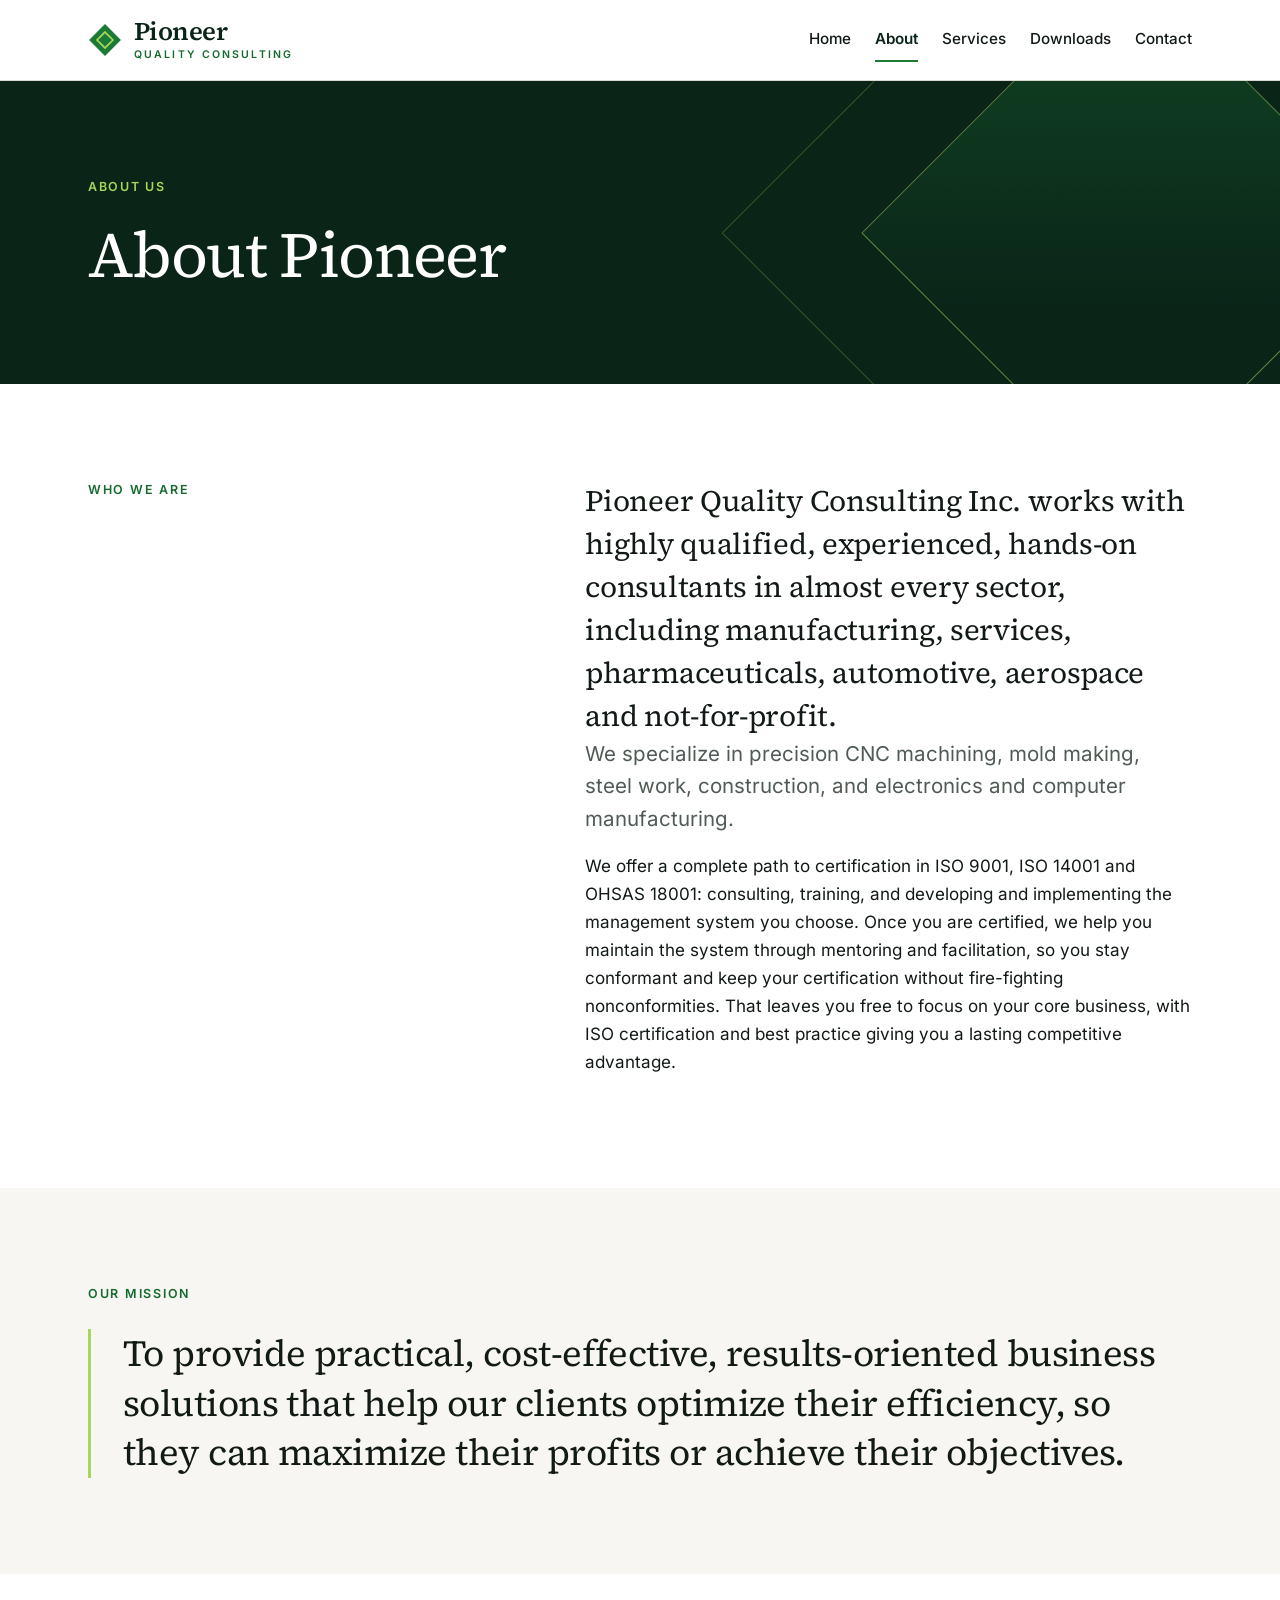
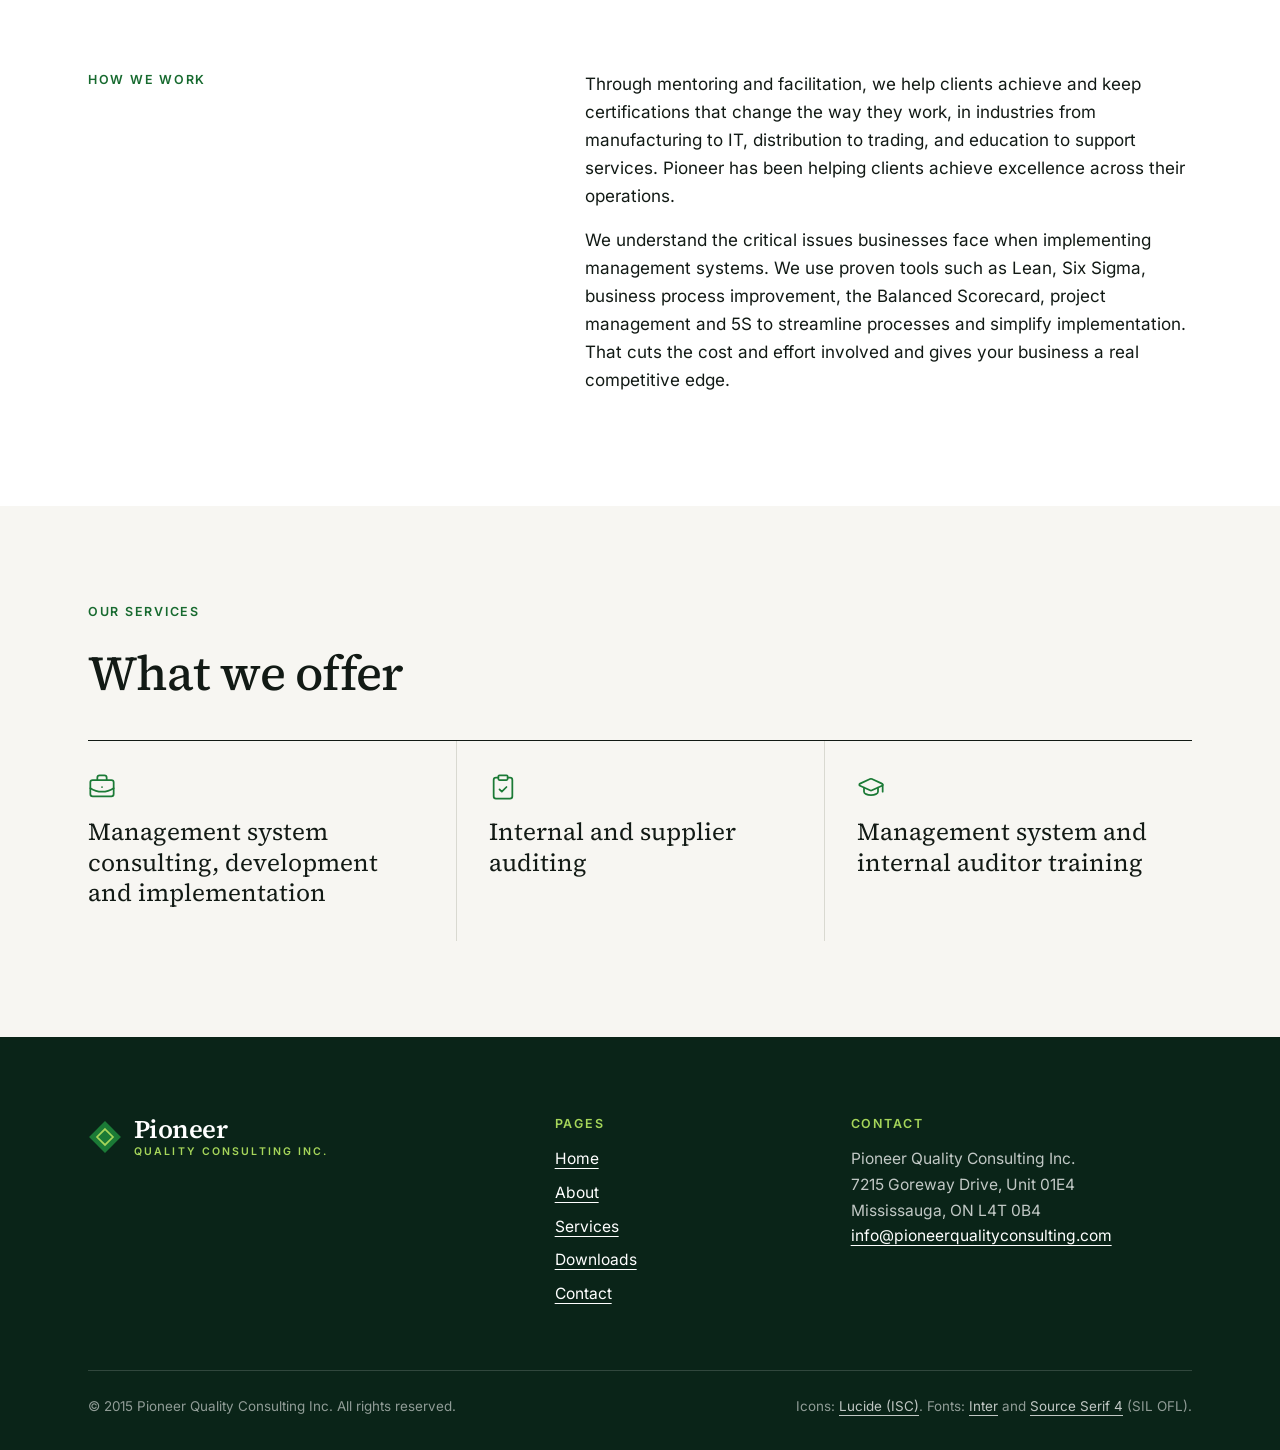
==== about-us/index.html @ 40c7e0ee "Pioneer Quality Consulting: static preview Hand-written HTML and one stylesheet; no JavaScript or ex" ====
<!DOCTYPE html>
<html lang="en-CA">
<head>
  <meta charset="utf-8">
  <meta name="viewport" content="width=device-width, initial-scale=1">
  <meta http-equiv="Content-Security-Policy" content="default-src 'none'; style-src 'self'; img-src 'self'; font-src 'self'; base-uri 'none'; form-action 'none'; object-src 'none'">
  <meta name="referrer" content="no-referrer">
  <meta name="robots" content="noindex,nofollow">
  <title>About us | Pioneer Quality Consulting</title>
  <link rel="icon" href="../assets/favicon.ico">
  <link rel="preload" href="../assets/fonts/source-serif-4-latin-wght-normal.woff2" as="font" type="font/woff2" crossorigin>
  <link rel="preload" href="../assets/fonts/inter-latin-wght-normal.woff2" as="font" type="font/woff2" crossorigin>
  <link rel="stylesheet" href="../assets/site.css">
</head>
<body>
  <a class="skip-link" href="#main">Skip to content</a>
  <header class="site-header">
    <div class="wrap">
      <a class="brand" href="../index.html" aria-label="Pioneer Quality Consulting, home">
        <svg viewBox="0 0 32 32" aria-hidden="true" focusable="false"><path d="M16 1 31 16 16 31 1 16Z" fill="#1b7a36"/><path d="M16 8.5 23.5 16 16 23.5 8.5 16Z" fill="none" stroke="#a6d65a" stroke-width="1.6"/></svg>
        <span class="brand-name"><b>Pioneer</b><small>Quality Consulting</small></span>
      </a>
      <nav class="site-nav" aria-label="Main">
        <ul>
          <li><a href="../index.html">Home</a></li>
          <li><a href="../about-us/index.html" aria-current="page">About</a></li>
          <li><a href="../services/index.html">Services</a></li>
          <li><a href="../downloads/index.html">Downloads</a></li>
          <li><a href="../contact-us/index.html">Contact</a></li>
        </ul>
      </nav>
    </div>
  </header>
  <main id="main">
    <section class="hero page">
      <div class="wrap">
        <p class="label">About us</p>
        <h1>About Pioneer</h1>
      </div>
    </section>

    <section class="section white">
      <div class="wrap split">
        <div>
          <p class="label">Who we are</p>
        </div>
        <div class="prose">
          <p class="statement">Pioneer Quality Consulting Inc. works with highly qualified, experienced, hands-on consultants in almost every sector, including manufacturing, services, pharmaceuticals, automotive, aerospace and not-for-profit.</p>
          <p class="lead">We specialize in precision CNC machining, mold making, steel work, construction, and electronics and computer manufacturing.</p>
          <p>We offer a complete path to certification in ISO 9001, ISO 14001 and OHSAS 18001: consulting, training, and developing and implementing the management system you choose. Once you are certified, we help you maintain the system through mentoring and facilitation, so you stay conformant and keep your certification without fire-fighting nonconformities. That leaves you free to focus on your core business, with ISO certification and best practice giving you a lasting competitive advantage.</p>
        </div>
      </div>
    </section>

    <section class="section">
      <div class="wrap">
        <p class="label">Our mission</p>
        <p class="mission">To provide practical, cost-effective, results-oriented business solutions that help our clients optimize their efficiency, so they can maximize their profits or achieve their objectives.</p>
      </div>
    </section>

    <section class="section white">
      <div class="wrap split">
        <div>
          <p class="label">How we work</p>
        </div>
        <div class="prose">
          <p>Through mentoring and facilitation, we help clients achieve and keep certifications that change the way they work, in industries from manufacturing to IT, distribution to trading, and education to support services. Pioneer has been helping clients achieve excellence across their operations.</p>
          <p>We understand the critical issues businesses face when implementing management systems. We use proven tools such as Lean, Six Sigma, business process improvement, the Balanced Scorecard, project management and 5S to streamline processes and simplify implementation. That cuts the cost and effort involved and gives your business a real competitive edge.</p>
        </div>
      </div>
    </section>

    <section class="section">
      <div class="wrap">
        <p class="label">Our services</p>
        <h2>What we offer</h2>
        <ul class="offers">
          <li><svg class="icon" viewBox="0 0 24 24" fill="none" stroke="currentColor" stroke-width="2" stroke-linecap="round" stroke-linejoin="round" aria-hidden="true" focusable="false"><path d="M12 12h.01" /><path d="M16 6V4a2 2 0 0 0-2-2h-4a2 2 0 0 0-2 2v2" /><path d="M22 13a18.15 18.15 0 0 1-20 0" /><rect width="20" height="14" x="2" y="6" rx="2" /></svg>Management system consulting, development and implementation</li>
          <li><svg class="icon" viewBox="0 0 24 24" fill="none" stroke="currentColor" stroke-width="2" stroke-linecap="round" stroke-linejoin="round" aria-hidden="true" focusable="false"><rect width="8" height="4" x="8" y="2" rx="1" ry="1" /><path d="M16 4h2a2 2 0 0 1 2 2v14a2 2 0 0 1-2 2H6a2 2 0 0 1-2-2V6a2 2 0 0 1 2-2h2" /><path d="m9 14 2 2 4-4" /></svg>Internal and supplier auditing</li>
          <li><svg class="icon" viewBox="0 0 24 24" fill="none" stroke="currentColor" stroke-width="2" stroke-linecap="round" stroke-linejoin="round" aria-hidden="true" focusable="false"><path d="M21.42 10.922a1 1 0 0 0-.019-1.838L12.83 5.18a2 2 0 0 0-1.66 0L2.6 9.08a1 1 0 0 0 0 1.832l8.57 3.908a2 2 0 0 0 1.66 0z" /><path d="M22 10v6" /><path d="M6 12.5V16a6 3 0 0 0 12 0v-3.5" /></svg>Management system and internal auditor training</li>
        </ul>
      </div>
    </section>
  </main>
  <footer class="site-footer">
    <div class="wrap">
      <div class="footer-grid">
        <div>
          <span class="brand footer-brand"><svg viewBox="0 0 32 32" aria-hidden="true" focusable="false"><path d="M16 1 31 16 16 31 1 16Z" fill="#1b7a36"/><path d="M16 8.5 23.5 16 16 23.5 8.5 16Z" fill="none" stroke="#a6d65a" stroke-width="1.6"/></svg><span class="brand-name"><b>Pioneer</b><small>Quality Consulting Inc.</small></span></span>
        </div>
        <nav aria-label="Footer">
          <h2>Pages</h2>
          <ul>
            <li><a href="../index.html">Home</a></li>
            <li><a href="../about-us/index.html">About</a></li>
            <li><a href="../services/index.html">Services</a></li>
            <li><a href="../downloads/index.html">Downloads</a></li>
            <li><a href="../contact-us/index.html">Contact</a></li>
          </ul>
        </nav>
        <div>
          <h2>Contact</h2>
          <address>
            Pioneer Quality Consulting Inc.<br>
            7215 Goreway Drive, Unit 01E4<br>
            Mississauga, ON L4T 0B4<br>
            <a href="mailto:info@pioneerqualityconsulting.com">info@pioneerqualityconsulting.com</a>
          </address>
        </div>
      </div>
      <div class="legal">
        <p>&copy; 2015 Pioneer Quality Consulting Inc. All rights reserved.</p>
        <p>Icons: <a href="../assets/licenses/lucide-ISC.txt">Lucide (ISC)</a>. Fonts: <a href="../assets/licenses/inter-OFL.txt">Inter</a> and <a href="../assets/licenses/source-serif-4-OFL.txt">Source Serif 4</a> (SIL OFL).</p>
      </div>
    </div>
  </footer>
</body>
</html>
---- assets/site.css ----
/* Pioneer Quality Consulting: site stylesheet.
   Self-hosted open-licence fonts (SIL OFL 1.1), Lucide icons (ISC) inlined as SVG.
   No scripts, no inline styles, no external requests (see CSP in each page).
   Spacing and type tokens follow an 8px scale in the style of IBM Carbon. */

@font-face {
  font-family: 'Source Serif 4';
  src: url('fonts/source-serif-4-latin-wght-normal.woff2') format('woff2');
  font-weight: 200 900;
  font-style: normal;
  font-display: swap;
}

@font-face {
  font-family: 'Source Serif 4';
  src: url('fonts/source-serif-4-latin-wght-italic.woff2') format('woff2');
  font-weight: 200 900;
  font-style: italic;
  font-display: swap;
}

@font-face {
  font-family: 'Inter';
  src: url('fonts/inter-latin-wght-normal.woff2') format('woff2');
  font-weight: 100 900;
  font-style: normal;
  font-display: swap;
}

:root {
  /* colour */
  --ink: #0a2418;
  --ink-2: #0f3022;
  --green: #1b7a36;
  --green-text: #176a2f;
  --lime: #a6d65a;
  --paper: #f7f6f2;
  --white: #ffffff;
  --text: #121a15;
  --muted: #4f5b54;
  --line: #d9d9d1;
  --line-dark: rgba(255, 255, 255, 0.16);

  /* spacing scale (8px base) */
  --s-02: 4px;
  --s-03: 8px;
  --s-04: 12px;
  --s-05: 16px;
  --s-06: 24px;
  --s-07: 32px;
  --s-08: 40px;
  --s-09: 48px;
  --s-10: 64px;
  --s-11: 80px;
  --s-12: 96px;
  --s-13: 160px;

  /* type */
  --serif: 'Source Serif 4', 'Iowan Old Style', Georgia, serif;
  --sans: 'Inter', ui-sans-serif, system-ui, -apple-system, 'Segoe UI', Roboto, Arial, sans-serif;
  --display: clamp(2.6rem, 6.2vw, 5rem);
  --h2: clamp(2rem, 3.8vw, 3.1rem);
  --h3: clamp(1.3rem, 1.9vw, 1.6rem);
  --lead: clamp(1.15rem, 1.6vw, 1.35rem);

  --max: 1200px;
  --gutter: clamp(16px, 4.5vw, 48px);
}

*,
*::before,
*::after {
  box-sizing: border-box;
}

html {
  -webkit-text-size-adjust: 100%;
}

body {
  margin: 0;
  background: var(--paper);
  color: var(--text);
  font-family: var(--sans);
  font-size: 1.0625rem;
  line-height: 1.65;
  font-feature-settings: 'ss01', 'cv11';
  text-rendering: optimizeLegibility;
}

img {
  display: block;
  max-width: 100%;
  height: auto;
}

a {
  color: var(--green-text);
  text-decoration-thickness: 1px;
  text-underline-offset: 4px;
}

a:hover {
  color: var(--ink);
}

:focus-visible {
  outline: 3px solid var(--green);
  outline-offset: 3px;
}

h1,
h2,
h3 {
  margin: 0 0 var(--s-05);
  font-family: var(--serif);
  font-weight: 500;
  line-height: 1.1;
  letter-spacing: -0.015em;
}

h2 {
  font-size: var(--h2);
}

h3 {
  font-size: var(--h3);
  line-height: 1.2;
}

p {
  margin: 0 0 var(--s-05);
}

.icon {
  width: 28px;
  height: 28px;
  flex: none;
  stroke-width: 1.5;
}

.icon.small {
  width: 18px;
  height: 18px;
  stroke-width: 2;
}

.wrap {
  width: 100%;
  max-width: var(--max);
  margin: 0 auto;
  padding: 0 var(--gutter);
}

.skip-link {
  position: absolute;
  left: var(--s-04);
  top: -80px;
  z-index: 10;
  padding: var(--s-04) var(--s-05);
  background: var(--ink);
  color: var(--white);
}

.skip-link:focus {
  top: var(--s-04);
  color: var(--white);
}

.label {
  display: block;
  margin: 0 0 var(--s-06);
  font-family: var(--sans);
  font-size: 0.78rem;
  font-weight: 600;
  letter-spacing: 0.14em;
  text-transform: uppercase;
  color: var(--green-text);
}

.lead {
  font-size: var(--lead);
  line-height: 1.6;
  color: var(--muted);
}

.prose {
  max-width: 68ch;
}

/* ---------------------------------------------------------------- header */

.site-header {
  background: var(--white);
  border-bottom: 1px solid var(--line);
}

.site-header .wrap {
  display: flex;
  flex-wrap: wrap;
  align-items: center;
  justify-content: space-between;
  gap: var(--s-04) var(--s-07);
  min-height: 80px;
  padding-top: var(--s-04);
  padding-bottom: var(--s-04);
}

.brand {
  display: flex;
  align-items: center;
  gap: var(--s-04);
  color: var(--ink);
  text-decoration: none;
}

.brand svg {
  width: 34px;
  height: 34px;
  flex: none;
}

.brand-name {
  display: flex;
  flex-direction: column;
  line-height: 1;
}

.brand-name b {
  font-family: var(--serif);
  font-size: 1.6rem;
  font-weight: 600;
  letter-spacing: -0.02em;
}

.brand-name small {
  margin-top: 5px;
  font-size: 0.66rem;
  font-weight: 600;
  letter-spacing: 0.2em;
  text-transform: uppercase;
  color: var(--green-text);
}

.site-nav ul {
  display: flex;
  flex-wrap: wrap;
  gap: var(--s-02) var(--s-06);
  margin: 0;
  padding: 0;
  list-style: none;
}

.site-nav a {
  display: block;
  padding: var(--s-03) 0;
  border-bottom: 2px solid transparent;
  color: var(--text);
  font-size: 0.95rem;
  font-weight: 500;
  text-decoration: none;
}

.site-nav a:hover {
  border-bottom-color: var(--line);
}

.site-nav a[aria-current='page'] {
  border-bottom-color: var(--green);
  color: var(--ink);
  font-weight: 600;
}

@media (max-width: 680px) {
  .site-header .wrap {
    justify-content: center;
  }

  .site-nav ul {
    justify-content: center;
    gap: var(--s-02) var(--s-05);
  }
}

/* ------------------------------------------------------------------ hero */
.hero {
  position: relative;
  overflow: hidden;
  isolation: isolate;
  background: var(--ink);
  color: var(--white);
  padding: var(--s-13) 0 var(--s-12);
}

/* Fine diamond linework echoing the logo mark. */
.hero::before,
.hero::after {
  content: '';
  position: absolute;
  z-index: -1;
  border: 1px solid rgba(166, 214, 90, 0.28);
  transform: rotate(45deg);
}

.hero::before {
  width: min(56vw, 620px);
  aspect-ratio: 1;
  right: max(-16vw, -190px);
  top: 50%;
  margin-top: calc(min(56vw, 620px) / -2);
}

.hero::after {
  width: min(34vw, 380px);
  aspect-ratio: 1;
  right: max(-4vw, -40px);
  top: 50%;
  margin-top: calc(min(34vw, 380px) / -2);
  border-color: rgba(166, 214, 90, 0.5);
  background: linear-gradient(135deg, rgba(27, 122, 54, 0.4), transparent 65%);
}

.hero .label {
  color: var(--lime);
}

.hero h1 {
  max-width: 15ch;
  margin-bottom: var(--s-07);
  font-size: var(--display);
  font-weight: 400;
  line-height: 1.04;
  letter-spacing: -0.025em;
}

.hero .lead {
  max-width: 52ch;
  color: rgba(255, 255, 255, 0.78);
}

.standards {
  display: flex;
  flex-wrap: wrap;
  gap: var(--s-03) var(--s-06);
  margin: var(--s-08) 0 var(--s-09);
  padding: 0;
  list-style: none;
  font-size: 0.92rem;
  color: rgba(255, 255, 255, 0.85);
}

.standards li {
  display: flex;
  align-items: center;
  gap: var(--s-03);
}

.standards .icon {
  color: var(--lime);
}

.actions {
  display: flex;
  flex-wrap: wrap;
  gap: var(--s-04);
}

.button {
  display: inline-flex;
  align-items: center;
  gap: var(--s-03);
  padding: var(--s-05) var(--s-06);
  background: var(--lime);
  color: var(--ink);
  font-weight: 600;
  text-decoration: none;
}

.button:hover {
  background: var(--white);
  color: var(--ink);
}

.button.ghost {
  background: transparent;
  box-shadow: inset 0 0 0 1px rgba(255, 255, 255, 0.5);
  color: var(--white);
}

.button.ghost:hover {
  background: var(--white);
  color: var(--ink);
}

.hero.page {
  padding: var(--s-12) 0 var(--s-11);
}

.hero.page h1 {
  max-width: 18ch;
  margin-bottom: var(--s-05);
  font-size: clamp(2.4rem, 5vw, 4rem);
}

.hero.page .lead {
  margin: 0;
}

/* --------------------------------------------------------------- sections */
.section {
  padding: var(--s-12) 0;
}

.section.white {
  background: var(--white);
}

.section.dark {
  background: var(--ink-2);
  color: var(--white);
}

.section.dark .label {
  color: var(--lime);
}

.section.dark .lead {
  color: rgba(255, 255, 255, 0.75);
}

.section.tight {
  padding-top: 0;
}

@media (max-width: 680px) {
  .section {
    padding: var(--s-10) 0;
  }

  .hero {
    padding: var(--s-11) 0 var(--s-10);
  }

  .hero.page {
    padding: var(--s-10) 0 var(--s-09);
  }
}

.split {
  display: grid;
  grid-template-columns: 5fr 7fr;
  gap: var(--s-10);
  align-items: start;
}

@media (max-width: 860px) {
  .split {
    grid-template-columns: 1fr;
    gap: var(--s-06);
  }
}

.statement {
  margin: 0;
  font-family: var(--serif);
  font-size: clamp(1.35rem, 2.4vw, 1.85rem);
  font-weight: 400;
  line-height: 1.45;
  letter-spacing: -0.01em;
}

/* ---------------------------------------------------------------- pillars */
.pillars {
  display: grid;
  grid-template-columns: repeat(auto-fit, minmax(270px, 1fr));
  border-top: 1px solid var(--text);
}

.pillar {
  display: flex;
  flex-direction: column;
  padding: var(--s-08) var(--s-07) var(--s-08) 0;
}

.pillar + .pillar {
  padding-left: var(--s-07);
  border-left: 1px solid var(--line);
}

@media (max-width: 880px) {
  .pillar,
  .pillar + .pillar {
    padding: var(--s-07) 0;
    border-left: 0;
    border-bottom: 1px solid var(--line);
  }
}

.pillar > .icon {
  margin-bottom: var(--s-06);
  color: var(--green);
}

.pillar p {
  flex: 1;
  color: var(--muted);
}

.more {
  display: inline-flex;
  align-items: center;
  gap: var(--s-03);
  align-self: flex-start;
  margin-top: var(--s-04);
  color: var(--ink);
  font-weight: 600;
  text-decoration: none;
}

.more:hover {
  color: var(--green-text);
}

.more:hover .icon {
  transform: translateX(3px);
}

.more .icon {
  transition: transform 0.15s ease;
}

@media (prefers-reduced-motion: reduce) {
  .more .icon {
    transition: none;
  }
}

/* --------------------------------------------------------------- leadership */
.duties {
  display: grid;
  grid-template-columns: repeat(auto-fit, minmax(230px, 1fr));
  gap: 0;
  margin: var(--s-09) 0 0;
  padding: 0;
  list-style: none;
  border-top: 1px solid var(--line-dark);
}

.duties li {
  padding: var(--s-07) var(--s-06) var(--s-07) 0;
  border-bottom: 1px solid var(--line-dark);
  font-size: 1.05rem;
  line-height: 1.5;
}

.duties .icon {
  display: block;
  margin-bottom: var(--s-05);
  color: var(--lime);
}

/* ------------------------------------------------------------ process steps */
.steps {
  margin: var(--s-09) 0 0;
  padding: 0;
  list-style: none;
  counter-reset: step;
  border-top: 1px solid var(--text);
}

.step {
  display: grid;
  grid-template-columns: 96px 4fr 7fr;
  gap: var(--s-07);
  padding: var(--s-08) 0;
  border-bottom: 1px solid var(--line);
  counter-increment: step;
}

.step::before {
  content: counter(step, decimal-leading-zero);
  font-family: var(--serif);
  font-size: 2.6rem;
  font-weight: 300;
  line-height: 1;
  color: var(--green);
}

.step h3 {
  margin: 0;
}

.step p {
  margin: 0;
  color: var(--muted);
}


@media (max-width: 900px) {
  .step {
    grid-template-columns: 64px 1fr;
    gap: var(--s-04) var(--s-06);
  }

  .step::before {
    grid-row: span 2;
    font-size: 2rem;
  }
}

/* ------------------------------------------------------------- testimonials */
.quotes {
  display: grid;
  grid-template-columns: repeat(auto-fit, minmax(290px, 1fr));
  gap: var(--s-09) var(--s-08);
  margin-top: var(--s-09);
}

.quote {
  margin: 0;
  padding-top: var(--s-06);
  border-top: 3px solid var(--green);
}

.quote blockquote {
  margin: 0 0 var(--s-06);
  font-family: var(--serif);
  font-size: 1.3rem;
  font-style: italic;
  line-height: 1.5;
}

.quote blockquote p::before {
  content: '\201C';
}

.quote blockquote p::after {
  content: '\201D';
}

.quote figcaption {
  font-size: 0.95rem;
  color: var(--muted);
}

.quote figcaption b {
  display: block;
  color: var(--text);
  font-weight: 600;
}

/* ---------------------------------------------------------------- banners */
.banners {
  display: grid;
  grid-template-columns: 1fr 1fr;
  gap: var(--s-06);
  margin-top: var(--s-07);
}

.banners img {
  width: 100%;
  height: 100%;
  object-fit: cover;
  border: 1px solid var(--line);
}

@media (max-width: 760px) {
  .banners {
    grid-template-columns: 1fr;
  }
}

/* ------------------------------------------------------------------ about */
.mission {
  margin: 0;
  padding-left: var(--s-07);
  border-left: 3px solid var(--lime);
  font-family: var(--serif);
  font-size: clamp(1.5rem, 3vw, 2.3rem);
  font-weight: 400;
  line-height: 1.35;
  letter-spacing: -0.015em;
}

.offers {
  display: grid;
  grid-template-columns: repeat(auto-fit, minmax(260px, 1fr));
  margin: var(--s-08) 0 0;
  padding: 0;
  list-style: none;
  border-top: 1px solid var(--text);
}

.offers li {
  padding: var(--s-07) var(--s-07) var(--s-07) 0;
  font-family: var(--serif);
  font-size: var(--h3);
  line-height: 1.25;
}

.offers li + li {
  padding-left: var(--s-07);
  border-left: 1px solid var(--line);
}

.offers .icon {
  display: block;
  margin-bottom: var(--s-05);
  color: var(--green);
}

@media (max-width: 880px) {
  .offers li,
  .offers li + li {
    padding: var(--s-06) 0;
    border-left: 0;
    border-bottom: 1px solid var(--line);
  }
}

/* --------------------------------------------------------------- services */
.service {
  display: grid;
  grid-template-columns: 4fr 8fr;
  gap: var(--s-10);
  padding: var(--s-11) 0;
  border-top: 1px solid var(--line);
  scroll-margin-top: var(--s-06);
}

.service:first-child {
  border-top: 1px solid var(--text);
}

.service-head .icon {
  width: 40px;
  height: 40px;
  margin-bottom: var(--s-06);
  color: var(--green);
}

.service-head h2 {
  margin: 0;
}

.ticks {
  margin: var(--s-06) 0 0;
  padding: 0;
  list-style: none;
  border-top: 1px solid var(--line);
}

.ticks li {
  display: flex;
  gap: var(--s-04);
  align-items: baseline;
  padding: var(--s-04) 0;
  border-bottom: 1px solid var(--line);
}

.ticks .icon {
  position: relative;
  top: 3px;
  color: var(--green);
}

@media (max-width: 820px) {
  .service {
    grid-template-columns: 1fr;
    gap: var(--s-05);
    padding: var(--s-09) 0;
  }
}

/* -------------------------------------------------------------- downloads */
.docs {
  display: grid;
  grid-template-columns: repeat(auto-fill, minmax(260px, 1fr));
  gap: 0 var(--s-07);
  margin: var(--s-07) 0 0;
  padding: 0;
  list-style: none;
  border-top: 1px solid var(--text);
}

.docs li {
  display: flex;
  align-items: center;
  gap: var(--s-04);
  padding: var(--s-05) 0;
  border-bottom: 1px solid var(--line);
  font-weight: 500;
}

.docs .icon {
  color: var(--green);
}

/* ---------------------------------------------------------------- contact */
.contact-list {
  margin: 0;
  border-top: 1px solid var(--text);
}

.contact-list div {
  padding: var(--s-07) 0;
  border-bottom: 1px solid var(--line);
}

.contact-list .icon {
  color: var(--green);
}

.contact-list dt {
  display: flex;
  align-items: center;
  gap: var(--s-03);
  margin-bottom: var(--s-03);
  font-size: 0.78rem;
  font-weight: 600;
  letter-spacing: 0.14em;
  text-transform: uppercase;
  color: var(--muted);
}

.contact-list dd {
  margin: 0;
  font-family: var(--serif);
  font-size: clamp(1.2rem, 2.2vw, 1.55rem);
  line-height: 1.4;
  overflow-wrap: anywhere;
}

/* ----------------------------------------------------------------- footer */
.site-footer {
  padding: var(--s-11) 0 var(--s-07);
  background: var(--ink);
  color: rgba(255, 255, 255, 0.75);
  font-size: 0.97rem;
}

.site-footer a {
  color: var(--white);
}

.site-footer a:hover {
  color: var(--lime);
}

.footer-grid {
  display: grid;
  grid-template-columns: 5fr 3fr 4fr;
  gap: var(--s-08);
}

.site-footer h2 {
  margin-bottom: var(--s-05);
  font-family: var(--sans);
  font-size: 0.78rem;
  font-weight: 600;
  letter-spacing: 0.14em;
  text-transform: uppercase;
  color: var(--lime);
}

.site-footer ul {
  margin: 0;
  padding: 0;
  list-style: none;
}

.site-footer li + li {
  margin-top: var(--s-03);
}

.footer-brand {
  color: var(--white);
}

.footer-brand .brand-name small {
  color: var(--lime);
}

.site-footer address {
  font-style: normal;
}

.legal {
  display: flex;
  flex-wrap: wrap;
  justify-content: space-between;
  gap: var(--s-03) var(--s-06);
  margin-top: var(--s-10);
  padding-top: var(--s-06);
  border-top: 1px solid var(--line-dark);
  font-size: 0.84rem;
  color: rgba(255, 255, 255, 0.55);
}

.legal p {
  margin: 0;
}

.legal a {
  color: rgba(255, 255, 255, 0.75);
}

@media (max-width: 760px) {
  .footer-grid {
    grid-template-columns: 1fr;
    gap: var(--s-07);
  }
}

@media print {
  .site-nav,
  .hero::before,
  .hero::after {
    display: none;
  }

  .hero,
  .section.dark,
  .site-footer {
    background: var(--white);
    color: var(--text);
  }
}
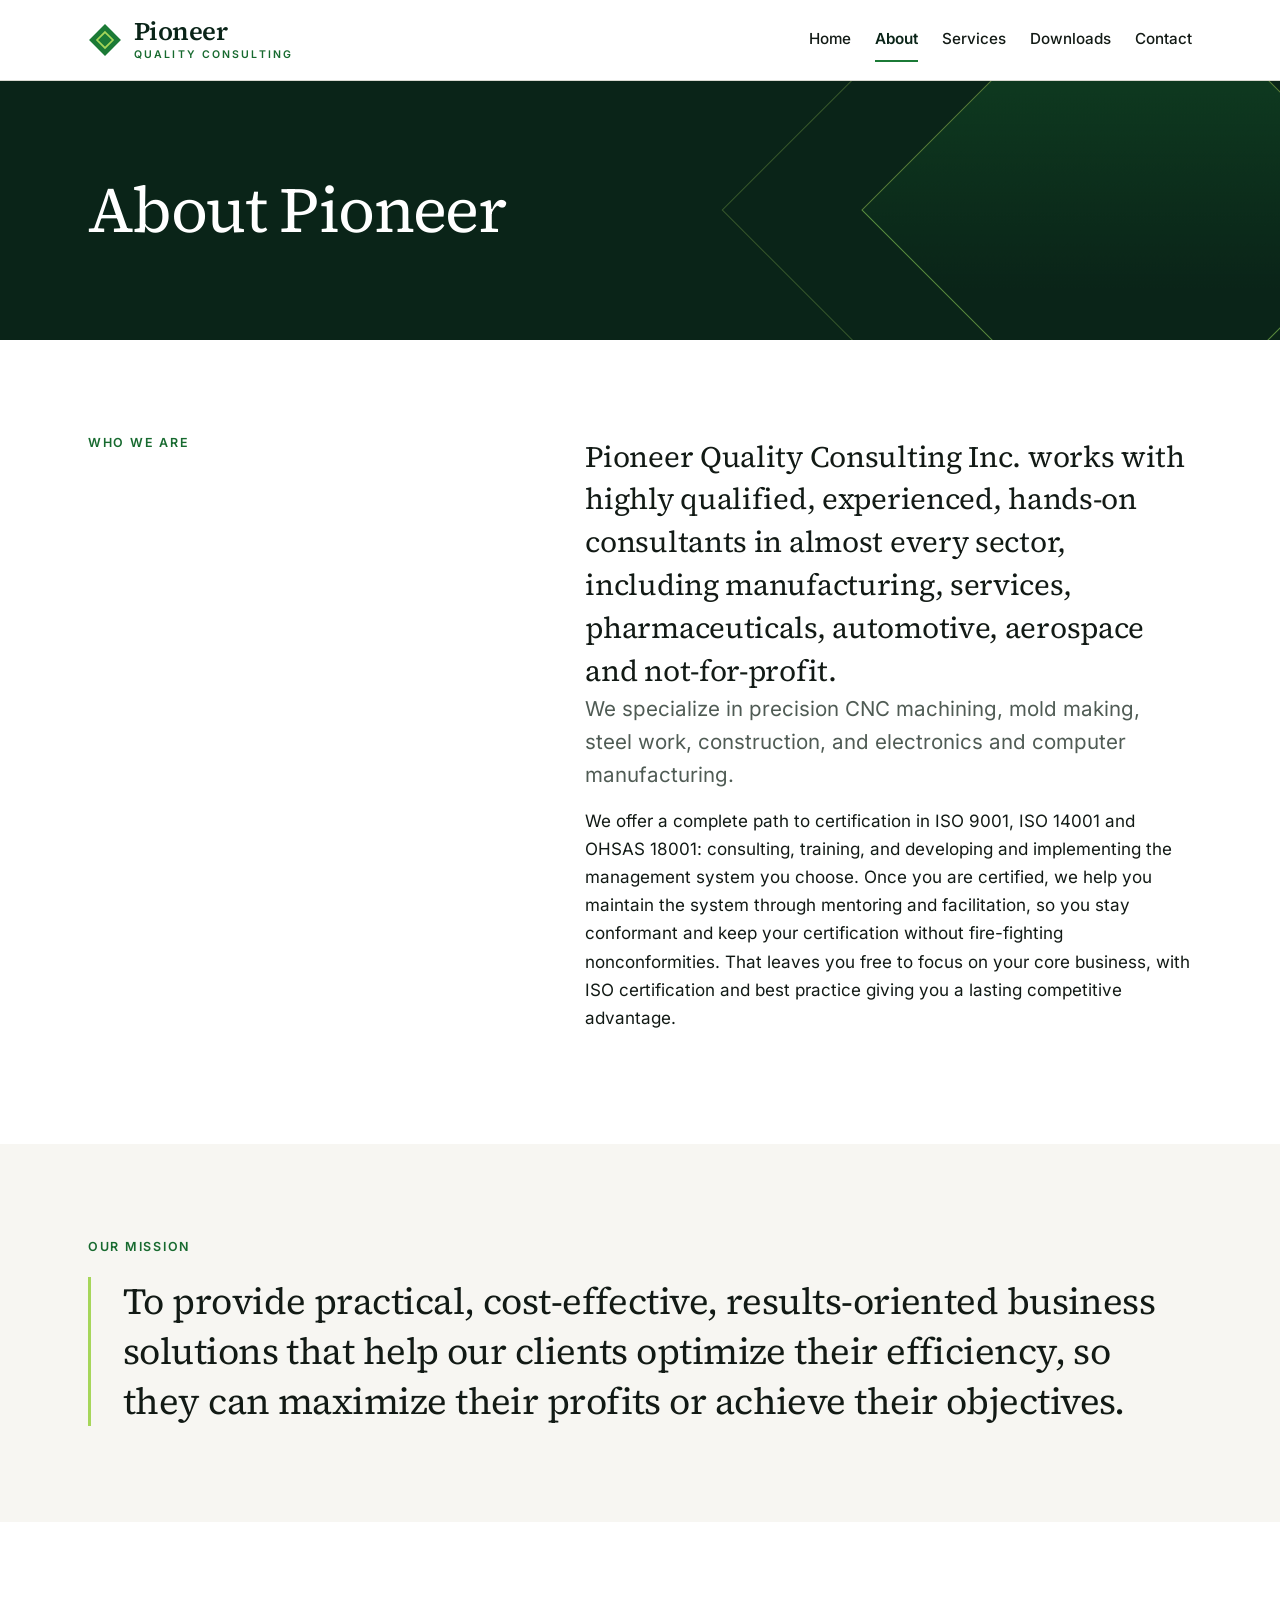
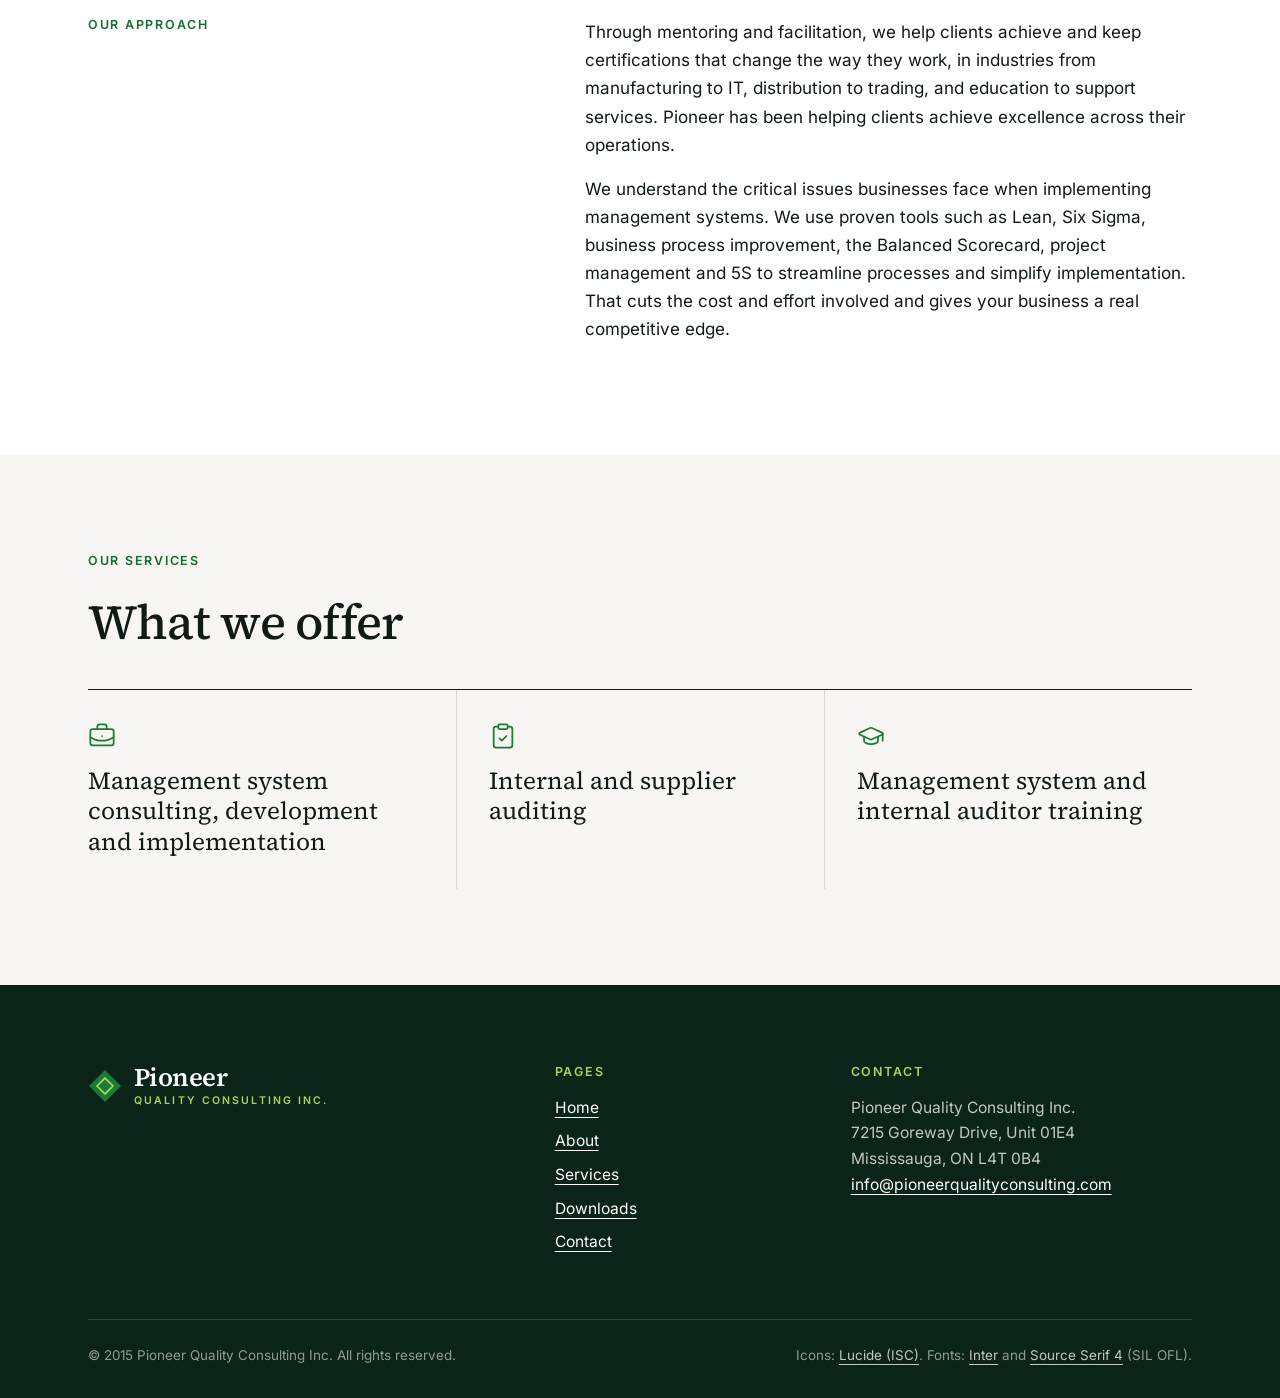
==== commit c0f3e195: "Final review pass: copy, headings and contact layout" ====
--- a/about-us/index.html
+++ b/about-us/index.html
@@ -18,7 +18,7 @@
     <div class="wrap">
       <a class="brand" href="../index.html" aria-label="Pioneer Quality Consulting, home">
         <svg viewBox="0 0 32 32" aria-hidden="true" focusable="false"><path d="M16 1 31 16 16 31 1 16Z" fill="#1b7a36"/><path d="M16 8.5 23.5 16 16 23.5 8.5 16Z" fill="none" stroke="#a6d65a" stroke-width="1.6"/></svg>
-        <span class="brand-name"><b>Pioneer</b><small>Quality Consulting</small></span>
+        <span class="brand-name"><b>Pioneer</b> <small>Quality Consulting</small></span>
       </a>
       <nav class="site-nav" aria-label="Main">
         <ul>
@@ -34,7 +34,6 @@
   <main id="main">
     <section class="hero page">
       <div class="wrap">
-        <p class="label">About us</p>
         <h1>About Pioneer</h1>
       </div>
     </section>
@@ -42,7 +41,7 @@
     <section class="section white">
       <div class="wrap split">
         <div>
-          <p class="label">Who we are</p>
+          <h2 class="label">Who we are</h2>
         </div>
         <div class="prose">
           <p class="statement">Pioneer Quality Consulting Inc. works with highly qualified, experienced, hands-on consultants in almost every sector, including manufacturing, services, pharmaceuticals, automotive, aerospace and not-for-profit.</p>
@@ -54,7 +53,7 @@
 
     <section class="section">
       <div class="wrap">
-        <p class="label">Our mission</p>
+        <h2 class="label">Our mission</h2>
         <p class="mission">To provide practical, cost-effective, results-oriented business solutions that help our clients optimize their efficiency, so they can maximize their profits or achieve their objectives.</p>
       </div>
     </section>
@@ -62,7 +61,7 @@
     <section class="section white">
       <div class="wrap split">
         <div>
-          <p class="label">How we work</p>
+          <h2 class="label">Our approach</h2>
         </div>
         <div class="prose">
           <p>Through mentoring and facilitation, we help clients achieve and keep certifications that change the way they work, in industries from manufacturing to IT, distribution to trading, and education to support services. Pioneer has been helping clients achieve excellence across their operations.</p>
@@ -87,7 +86,7 @@
     <div class="wrap">
       <div class="footer-grid">
         <div>
-          <span class="brand footer-brand"><svg viewBox="0 0 32 32" aria-hidden="true" focusable="false"><path d="M16 1 31 16 16 31 1 16Z" fill="#1b7a36"/><path d="M16 8.5 23.5 16 16 23.5 8.5 16Z" fill="none" stroke="#a6d65a" stroke-width="1.6"/></svg><span class="brand-name"><b>Pioneer</b><small>Quality Consulting Inc.</small></span></span>
+          <span class="brand footer-brand"><svg viewBox="0 0 32 32" aria-hidden="true" focusable="false"><path d="M16 1 31 16 16 31 1 16Z" fill="#1b7a36"/><path d="M16 8.5 23.5 16 16 23.5 8.5 16Z" fill="none" stroke="#a6d65a" stroke-width="1.6"/></svg><span class="brand-name"><b>Pioneer</b> <small>Quality Consulting Inc.</small></span></span>
         </div>
         <nav aria-label="Footer">
           <h2>Pages</h2>
--- a/assets/site.css
+++ b/assets/site.css
@@ -797,6 +797,10 @@
 }
 
 /* ---------------------------------------------------------------- contact */
+.contact-wrap {
+  max-width: 760px;
+}
+
 .contact-list {
   margin: 0;
   border-top: 1px solid var(--text);
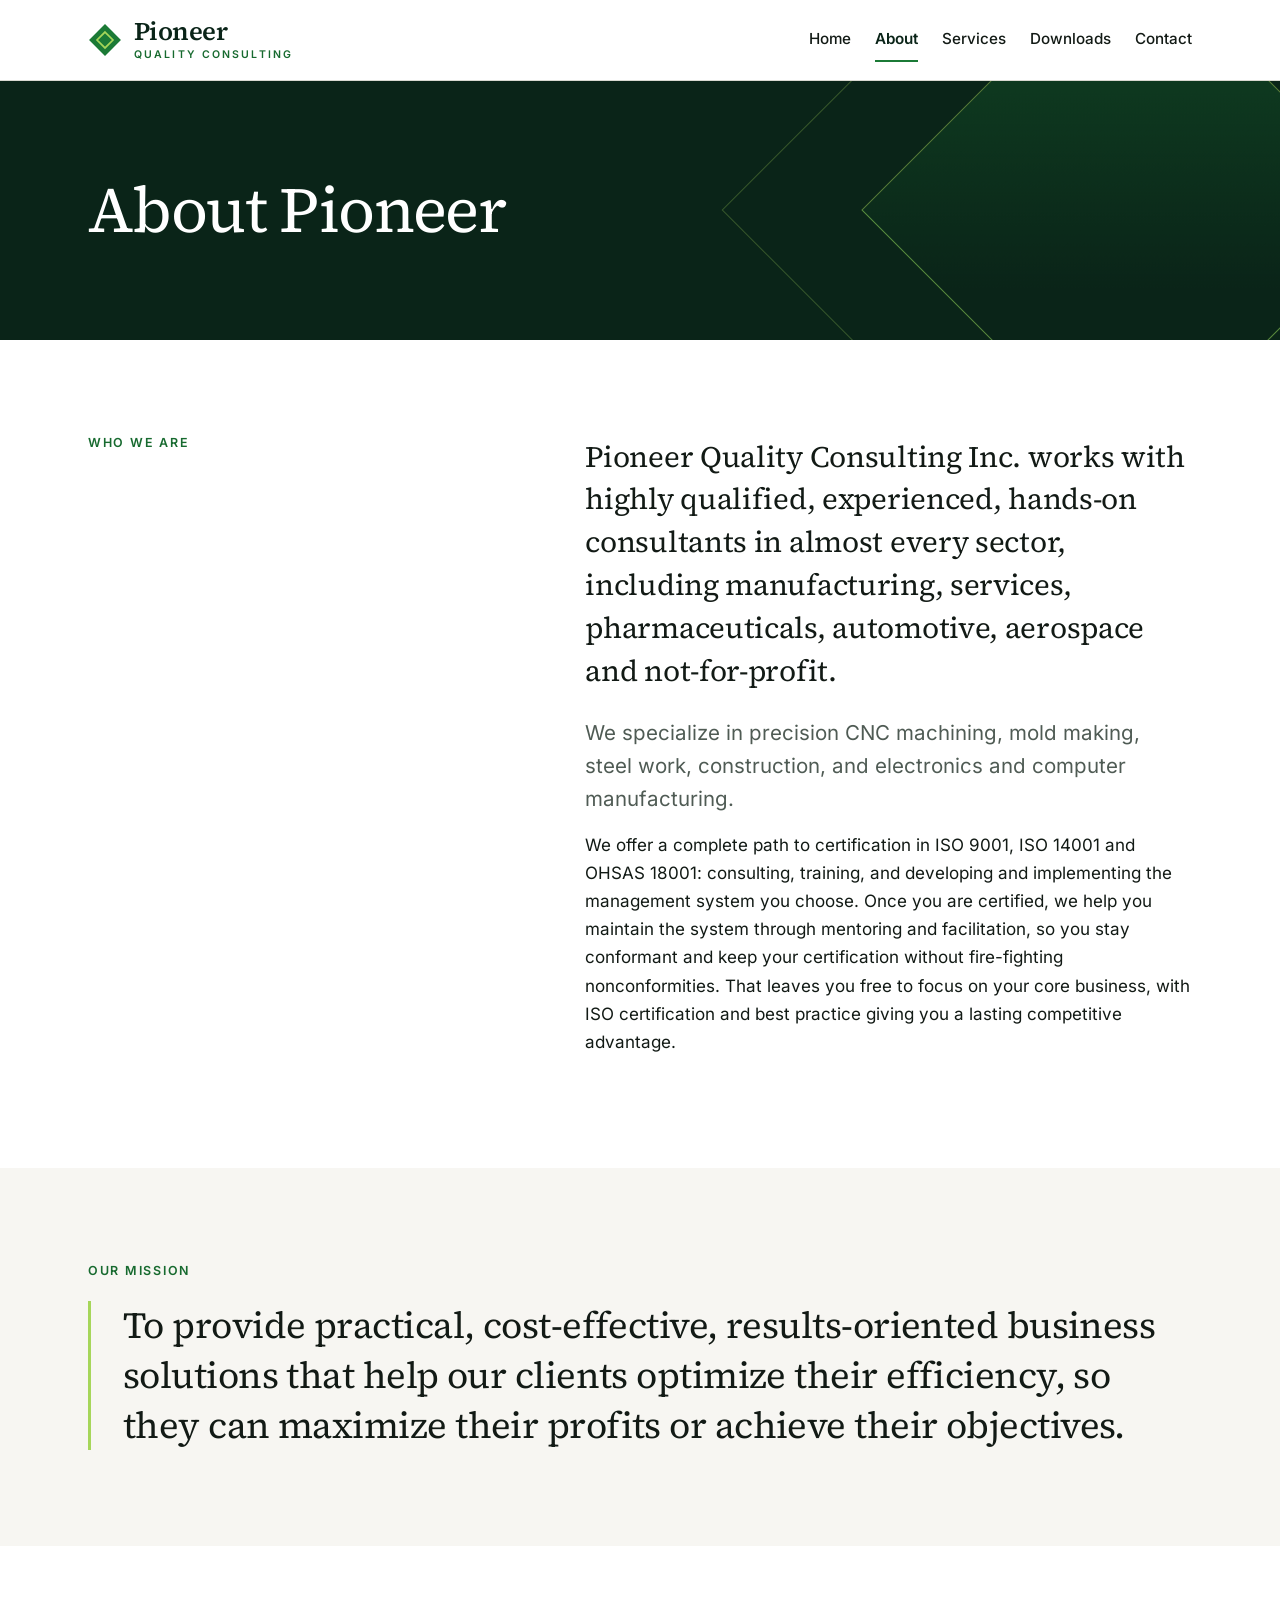
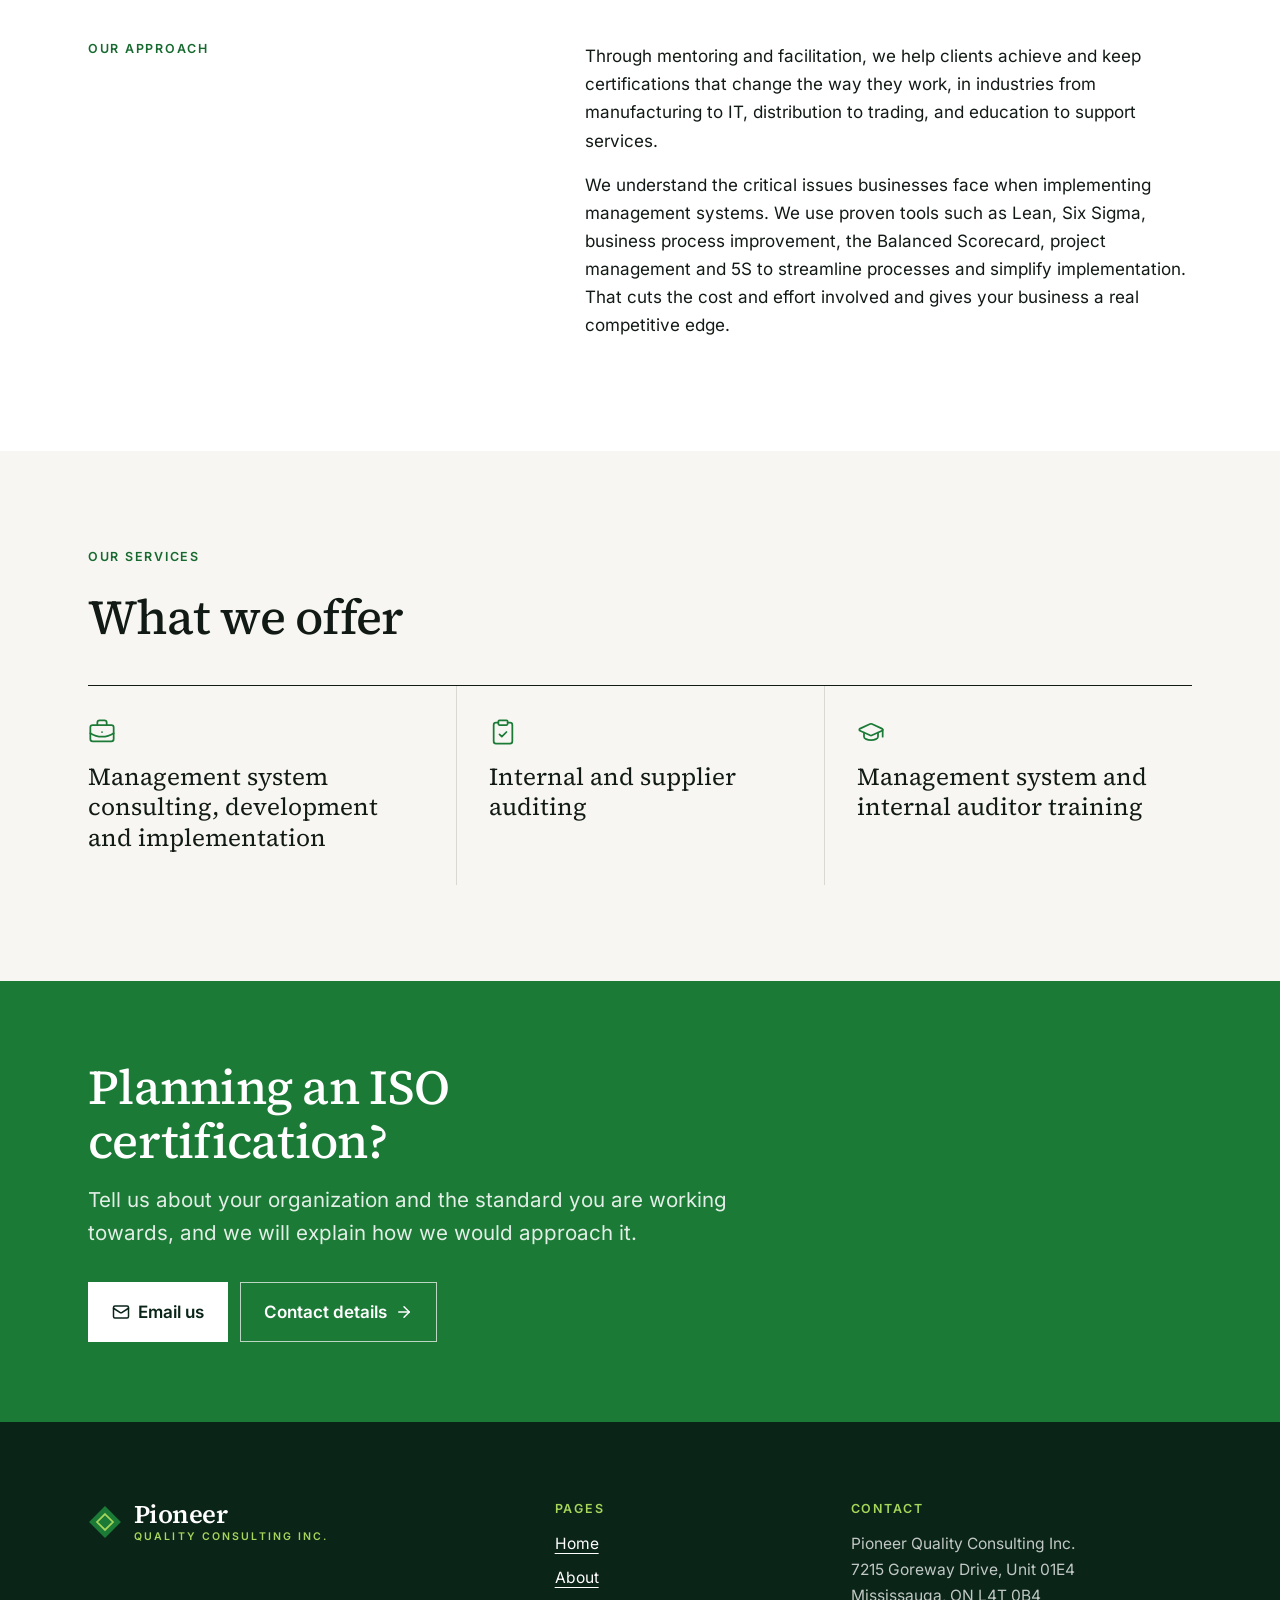
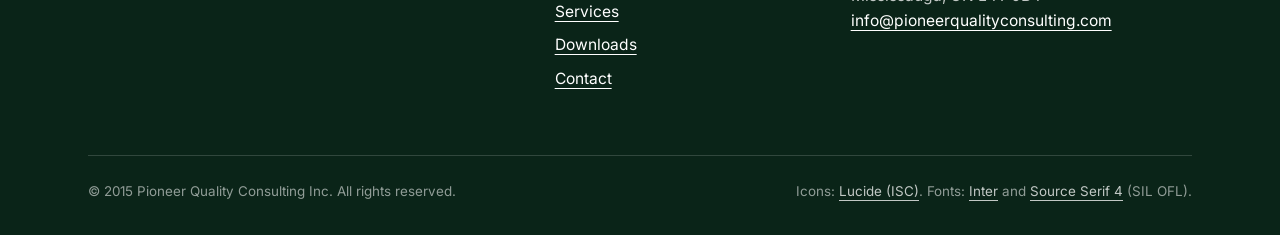
==== commit 0c85f911: "Content pass: next steps, location, timeline, sectors" ====
--- a/about-us/index.html
+++ b/about-us/index.html
@@ -7,6 +7,7 @@
   <meta name="referrer" content="no-referrer">
   <meta name="robots" content="noindex,nofollow">
   <title>About us | Pioneer Quality Consulting</title>
+  <meta name="description" content="Pioneer Quality Consulting works with experienced, hands-on ISO consultants across manufacturing, services, pharmaceuticals, automotive and aerospace.">
   <link rel="icon" href="../assets/favicon.ico">
   <link rel="preload" href="../assets/fonts/source-serif-4-latin-wght-normal.woff2" as="font" type="font/woff2" crossorigin>
   <link rel="preload" href="../assets/fonts/inter-latin-wght-normal.woff2" as="font" type="font/woff2" crossorigin>
@@ -64,7 +65,7 @@
           <h2 class="label">Our approach</h2>
         </div>
         <div class="prose">
-          <p>Through mentoring and facilitation, we help clients achieve and keep certifications that change the way they work, in industries from manufacturing to IT, distribution to trading, and education to support services. Pioneer has been helping clients achieve excellence across their operations.</p>
+          <p>Through mentoring and facilitation, we help clients achieve and keep certifications that change the way they work, in industries from manufacturing to IT, distribution to trading, and education to support services.</p>
           <p>We understand the critical issues businesses face when implementing management systems. We use proven tools such as Lean, Six Sigma, business process improvement, the Balanced Scorecard, project management and 5S to streamline processes and simplify implementation. That cuts the cost and effort involved and gives your business a real competitive edge.</p>
         </div>
       </div>
@@ -75,10 +76,20 @@
         <p class="label">Our services</p>
         <h2>What we offer</h2>
         <ul class="offers">
-          <li><svg class="icon" viewBox="0 0 24 24" fill="none" stroke="currentColor" stroke-width="2" stroke-linecap="round" stroke-linejoin="round" aria-hidden="true" focusable="false"><path d="M12 12h.01" /><path d="M16 6V4a2 2 0 0 0-2-2h-4a2 2 0 0 0-2 2v2" /><path d="M22 13a18.15 18.15 0 0 1-20 0" /><rect width="20" height="14" x="2" y="6" rx="2" /></svg>Management system consulting, development and implementation</li>
-          <li><svg class="icon" viewBox="0 0 24 24" fill="none" stroke="currentColor" stroke-width="2" stroke-linecap="round" stroke-linejoin="round" aria-hidden="true" focusable="false"><rect width="8" height="4" x="8" y="2" rx="1" ry="1" /><path d="M16 4h2a2 2 0 0 1 2 2v14a2 2 0 0 1-2 2H6a2 2 0 0 1-2-2V6a2 2 0 0 1 2-2h2" /><path d="m9 14 2 2 4-4" /></svg>Internal and supplier auditing</li>
-          <li><svg class="icon" viewBox="0 0 24 24" fill="none" stroke="currentColor" stroke-width="2" stroke-linecap="round" stroke-linejoin="round" aria-hidden="true" focusable="false"><path d="M21.42 10.922a1 1 0 0 0-.019-1.838L12.83 5.18a2 2 0 0 0-1.66 0L2.6 9.08a1 1 0 0 0 0 1.832l8.57 3.908a2 2 0 0 0 1.66 0z" /><path d="M22 10v6" /><path d="M6 12.5V16a6 3 0 0 0 12 0v-3.5" /></svg>Management system and internal auditor training</li>
+          <li><a href="../services/index.html#consulting"><svg class="icon" viewBox="0 0 24 24" fill="none" stroke="currentColor" stroke-width="2" stroke-linecap="round" stroke-linejoin="round" aria-hidden="true" focusable="false"><path d="M12 12h.01" /><path d="M16 6V4a2 2 0 0 0-2-2h-4a2 2 0 0 0-2 2v2" /><path d="M22 13a18.15 18.15 0 0 1-20 0" /><rect width="20" height="14" x="2" y="6" rx="2" /></svg>Management system consulting, development and implementation</a></li>
+          <li><a href="../services/index.html#auditing"><svg class="icon" viewBox="0 0 24 24" fill="none" stroke="currentColor" stroke-width="2" stroke-linecap="round" stroke-linejoin="round" aria-hidden="true" focusable="false"><rect width="8" height="4" x="8" y="2" rx="1" ry="1" /><path d="M16 4h2a2 2 0 0 1 2 2v14a2 2 0 0 1-2 2H6a2 2 0 0 1-2-2V6a2 2 0 0 1 2-2h2" /><path d="m9 14 2 2 4-4" /></svg>Internal and supplier auditing</a></li>
+          <li><a href="../services/index.html#training"><svg class="icon" viewBox="0 0 24 24" fill="none" stroke="currentColor" stroke-width="2" stroke-linecap="round" stroke-linejoin="round" aria-hidden="true" focusable="false"><path d="M21.42 10.922a1 1 0 0 0-.019-1.838L12.83 5.18a2 2 0 0 0-1.66 0L2.6 9.08a1 1 0 0 0 0 1.832l8.57 3.908a2 2 0 0 0 1.66 0z" /><path d="M22 10v6" /><path d="M6 12.5V16a6 3 0 0 0 12 0v-3.5" /></svg>Management system and internal auditor training</a></li>
         </ul>
+      </div>
+    </section>
+    <section class="cta">
+      <div class="wrap">
+        <h2>Planning an ISO certification?</h2>
+        <p class="lead">Tell us about your organization and the standard you are working towards, and we will explain how we would approach it.</p>
+        <div class="actions">
+          <a class="button" href="mailto:info@pioneerqualityconsulting.com"><svg class="icon small" viewBox="0 0 24 24" fill="none" stroke="currentColor" stroke-width="2" stroke-linecap="round" stroke-linejoin="round" aria-hidden="true" focusable="false"><path d="m22 7-8.991 5.727a2 2 0 0 1-2.009 0L2 7" /><rect x="2" y="4" width="20" height="16" rx="2" /></svg>Email us</a>
+          <a class="button ghost" href="../contact-us/index.html">Contact details <svg class="icon small" viewBox="0 0 24 24" fill="none" stroke="currentColor" stroke-width="2" stroke-linecap="round" stroke-linejoin="round" aria-hidden="true" focusable="false"><path d="M5 12h14" /><path d="m12 5 7 7-7 7" /></svg></a>
+        </div>
       </div>
     </section>
   </main>
--- a/assets/site.css
+++ b/assets/site.css
@@ -461,7 +461,7 @@
 }
 
 .statement {
-  margin: 0;
+  margin: 0 0 var(--s-06);
   font-family: var(--serif);
   font-size: clamp(1.35rem, 2.4vw, 1.85rem);
   font-weight: 400;
@@ -797,11 +797,8 @@
 }
 
 /* ---------------------------------------------------------------- contact */
-.contact-wrap {
+.contact-list {
   max-width: 760px;
-}
-
-.contact-list {
   margin: 0;
   border-top: 1px solid var(--text);
 }
@@ -930,3 +927,118 @@
     color: var(--text);
   }
 }
+
+/* ------------------------------------------------------- timeline facts */
+.facts {
+  display: grid;
+  grid-template-columns: repeat(auto-fit, minmax(200px, 1fr));
+  gap: var(--s-06);
+  margin: var(--s-08) 0 0;
+}
+
+.facts div {
+  padding-top: var(--s-05);
+  border-top: 3px solid var(--lime);
+}
+
+.facts dt {
+  font-family: var(--serif);
+  font-size: clamp(1.8rem, 3vw, 2.4rem);
+  line-height: 1.1;
+  color: var(--ink);
+  font-variant-numeric: lining-nums;
+}
+
+.facts dd {
+  margin: var(--s-02) 0 0;
+  color: var(--muted);
+}
+
+/* -------------------------------------------------------------- sectors */
+h3.label {
+  margin: var(--s-08) 0 var(--s-04);
+}
+
+.sectors {
+  display: flex;
+  flex-wrap: wrap;
+  gap: var(--s-03);
+  margin: 0;
+  padding: 0;
+  list-style: none;
+}
+
+.sectors li {
+  padding: var(--s-02) var(--s-04);
+  border: 1px solid var(--line);
+  font-size: 0.92rem;
+  font-weight: 500;
+}
+
+/* --------------------------------------------------------- jump links */
+.jump {
+  display: flex;
+  flex-wrap: wrap;
+  gap: var(--s-03) var(--s-06);
+  margin: var(--s-07) 0 0;
+  padding: 0;
+  list-style: none;
+}
+
+.jump a {
+  color: var(--white);
+  font-weight: 500;
+  text-decoration-color: var(--lime);
+}
+
+.jump a:hover {
+  color: var(--lime);
+}
+
+/* ------------------------------------------------- linked service list */
+.offers a {
+  display: block;
+  color: var(--text);
+  text-decoration: none;
+}
+
+.offers a:hover {
+  color: var(--green-text);
+}
+
+/* ------------------------------------------------------ call to action */
+.cta {
+  padding: var(--s-11) 0;
+  background: var(--green);
+  color: var(--white);
+}
+
+.cta h2 {
+  max-width: 20ch;
+}
+
+.cta .lead {
+  max-width: 56ch;
+  margin-bottom: var(--s-07);
+  color: rgba(255, 255, 255, 0.88);
+}
+
+.cta .button {
+  background: var(--white);
+  color: var(--ink);
+}
+
+.cta .button:hover {
+  background: var(--lime);
+}
+
+.cta .button.ghost {
+  background: transparent;
+  color: var(--white);
+  box-shadow: inset 0 0 0 1px rgba(255, 255, 255, 0.7);
+}
+
+.cta .button.ghost:hover {
+  background: var(--white);
+  color: var(--ink);
+}
